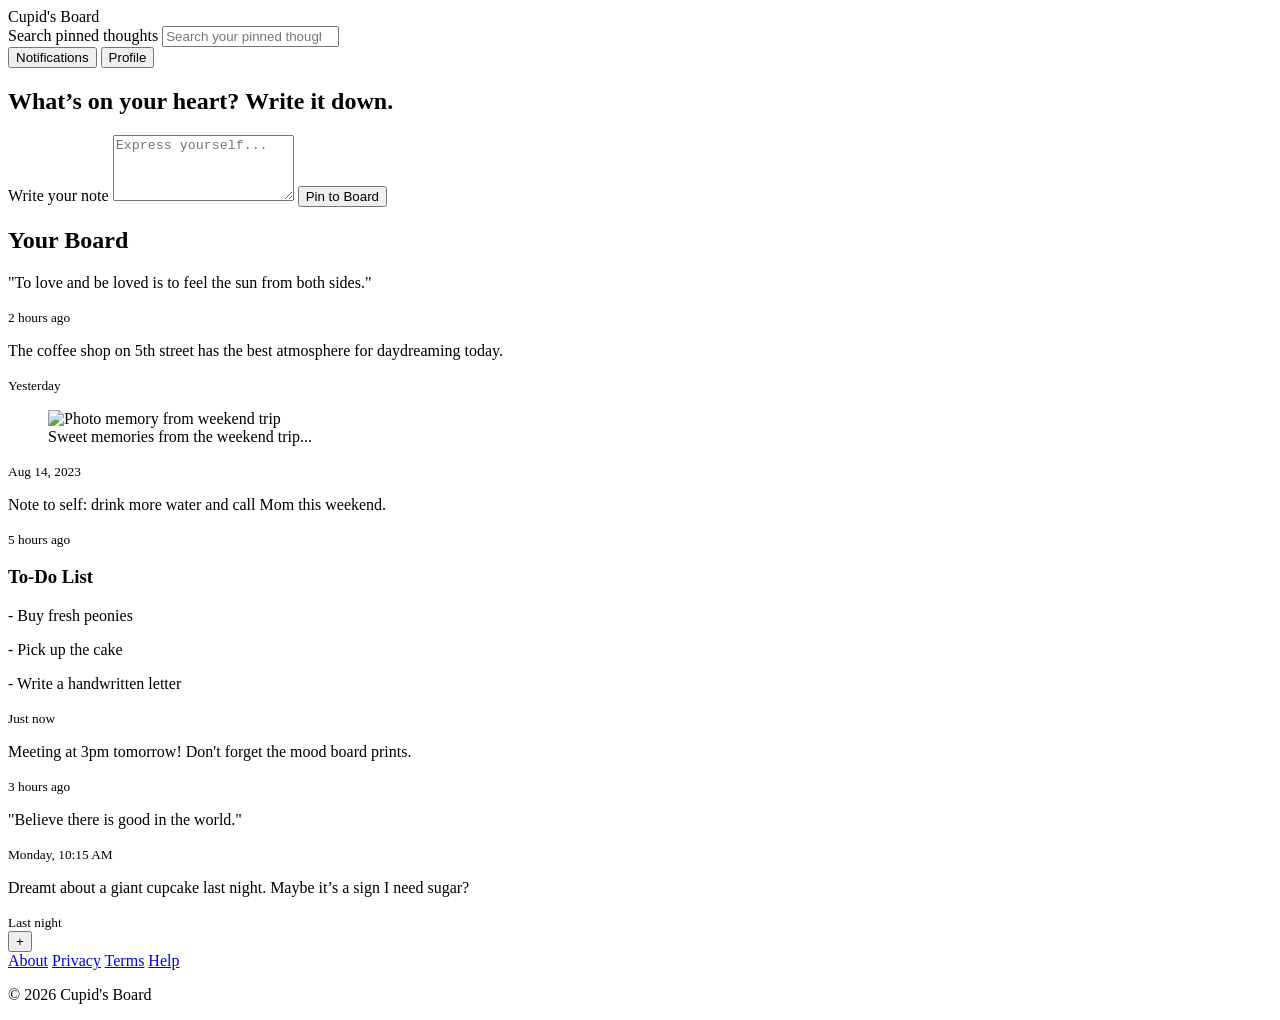
==== board.html @ 7e061960 "main dashboard for adding notes" ====
<!DOCTYPE html>
<html lang="en">
<head>
  <meta charset="UTF-8">
  <meta name="viewport" content="width=device-width, initial-scale=1.0">
  <title>Cupid's Board | Love board</title>

  <!-- Google Fonts -->
  <link href="https://fonts.googleapis.com/css2?family=Caveat:wght@600&family=Shadows+Into+Light&display=swap" rel="stylesheet">

  <!-- Main Stylesheet -->
  <!--<link rel="stylesheet" href="style.css"> -->
</head>

<body>

  <!-- Header / Navigation -->
  <header>
    <nav class="navbar container" aria-label="Main navigation">
      
      <div class="nav-logo">
        Cupid's Board
      </div>

      <div class="search-bar">
        <label for="search" class="visually-hidden">Search pinned thoughts</label>
        <input 
          type="search" 
          id="search" 
          name="search" 
          placeholder="Search your pinned thoughts..." 
          aria-label="Search your pinned thoughts"
        >
      </div>

      <div class="nav-actions flex">
        <button class="btn btn-outline" aria-label="Notifications">
          Notifications
        </button>
        <button class="btn btn-primary">
          Profile
        </button>
      </div>

    </nav>
  </header>


  <!-- Main Content -->
  <main>

    <!-- Create Note Section -->
    <section class="board-section container" aria-labelledby="create-note-heading">
      
      <h1 id="create-note-heading">What’s on your heart? Write it down.</h1>

      <article class="note-card" aria-label="Create a new note">
        
        <form class="flex" action="#" method="post">
          
          <label for="new-note" class="visually-hidden">Write your note</label>
          
          <textarea 
            id="new-note" 
            name="note" 
            rows="4" 
            placeholder="Express yourself..."
          ></textarea>

          <button type="submit" class="btn btn-primary">
            Pin to Board
          </button>

        </form>

      </article>

    </section>


    <!-- Board Notes Section -->
    <section class="board-section container" aria-labelledby="board-heading">
      
      <h2 id="board-heading">Your Board</h2>

      <div class="board-grid">

        <!-- Note 1 -->
        <article class="note-card pink">
          <p>"To love and be loved is to feel the sun from both sides."</p>
          <footer>
            <small>2 hours ago</small>
          </footer>
        </article>

        <!-- Note 2 -->
        <article class="note-card green">
          <p>The coffee shop on 5th street has the best atmosphere for daydreaming today.</p>
          <footer>
            <small>Yesterday</small>
          </footer>
        </article>

        <!-- Note 3 -->
        <article class="note-card soft">
          <figure>
            <img src="images/memory.jpg" alt="Photo memory from weekend trip">
            <figcaption>Sweet memories from the weekend trip...</figcaption>
          </figure>
          <footer>
            <small>Aug 14, 2023</small>
          </footer>
        </article>

        <!-- Note 4 -->
        <article class="note-card pink">
          <p>Note to self: drink more water and call Mom this weekend.</p>
          <footer>
            <small>5 hours ago</small>
          </footer>
        </article>

        <!-- Note 5 -->
        <article class="note-card">
          <h3>To-Do List</h3>
          <p>- Buy fresh peonies</p>
          <p>- Pick up the cake</p>
          <p>- Write a handwritten letter</p>
          <footer>
            <small>Just now</small>
          </footer>
        </article>

        <!-- Note 6 -->
        <article class="note-card soft">
          <p>Meeting at 3pm tomorrow! Don't forget the mood board prints.</p>
          <footer>
            <small>3 hours ago</small>
          </footer>
        </article>

        <!-- Note 7 -->
        <article class="note-card">
          <p>"Believe there is good in the world."</p>
          <footer>
            <small>Monday, 10:15 AM</small>
          </footer>
        </article>

        <!-- Note 8 -->
        <article class="note-card green">
          <p>Dreamt about a giant cupcake last night. Maybe it’s a sign I need sugar?</p>
          <footer>
            <small>Last night</small>
          </footer>
        </article>

      </div>

    </section>

  </main>


  <!-- Floating Action Button -->
  <aside class="fab-container">
    <button class="btn btn-accent" aria-label="Add new note">
      +
    </button>
  </aside>


  <!-- Footer -->
  <footer class="container">
    <nav aria-label="Footer navigation">
      <a href="#">About</a>
      <a href="#">Privacy</a>
      <a href="#">Terms</a>
      <a href="#">Help</a>
    </nav>
    <p>&copy; 2026 Cupid's Board</p>
  </footer>

</body>
</html>
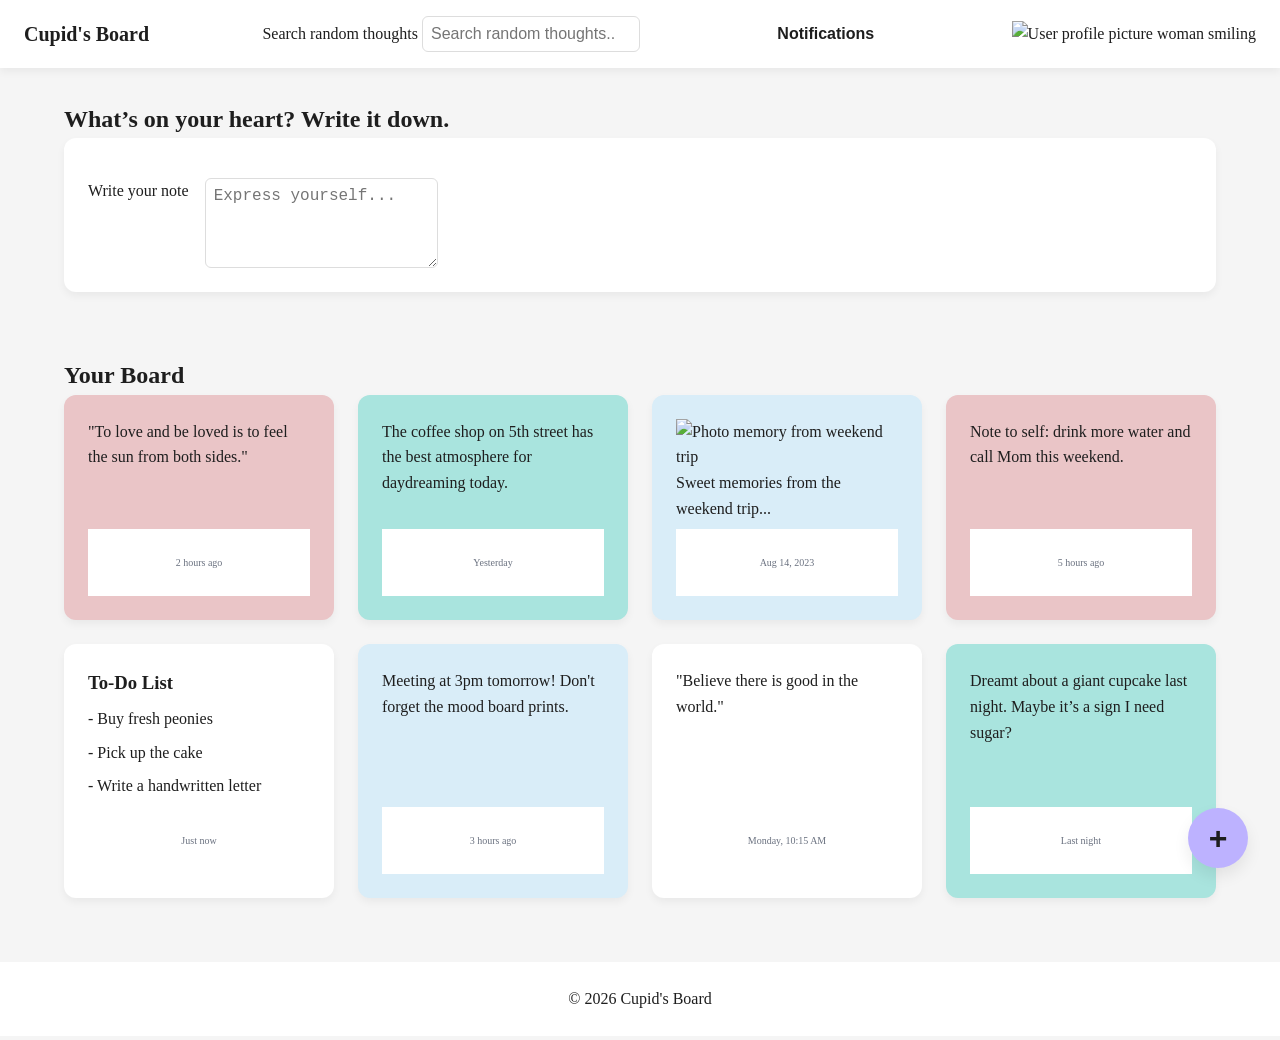
==== commit 50828057: "Rework html page structure and add styling" ====
--- a/board.html
+++ b/board.html
@@ -9,40 +9,42 @@
   <link href="https://fonts.googleapis.com/css2?family=Caveat:wght@600&family=Shadows+Into+Light&display=swap" rel="stylesheet">
 
   <!-- Main Stylesheet -->
-  <!--<link rel="stylesheet" href="style.css"> -->
+  <link rel="stylesheet" href="style.css">
 </head>
 
 <body>
 
   <!-- Header / Navigation -->
   <header>
-    <nav class="navbar container" aria-label="Main navigation">
-      
-      <div class="nav-logo">
-        Cupid's Board
-      </div>
+    <!-- Navigation -->
+    <nav>
+        <div class="nav-logo">
+            <a href="feed.html">Cupid's Board</a>
+        </div>
 
-      <div class="search-bar">
-        <label for="search" class="visually-hidden">Search pinned thoughts</label>
-        <input 
-          type="search" 
-          id="search" 
-          name="search" 
-          placeholder="Search your pinned thoughts..." 
-          aria-label="Search your pinned thoughts"
-        >
-      </div>
+        <div class="search-bar">
+            <label for="search" class="visually-hidden">Search random thoughts</label>
+            <input 
+            type="search" 
+            id="search" 
+            name="search" 
+            placeholder="Search random thoughts..." 
+            aria-label="Search random thoughts"
+            >
+        </div>
 
-      <div class="nav-actions flex">
-        <button class="btn btn-outline" aria-label="Notifications">
-          Notifications
-        </button>
-        <button class="btn btn-primary">
-          Profile
-        </button>
-      </div>
+        <div>
+            <button class="btn btn-outline" aria-label="Notifications">
+            Notifications
+            </button>
+        </div>
 
-    </nav>
+        <div>
+            <img 
+                src="https://lh3.googleusercontent.com/aida-public/[base64]"
+                alt="User profile picture woman smiling">
+        </div>
+     </nav>
   </header>
 
 
@@ -171,15 +173,9 @@
 
 
   <!-- Footer -->
-  <footer class="container">
-    <nav aria-label="Footer navigation">
-      <a href="#">About</a>
-      <a href="#">Privacy</a>
-      <a href="#">Terms</a>
-      <a href="#">Help</a>
-    </nav>
-    <p>&copy; 2026 Cupid's Board</p>
-  </footer>
+ <footer> 
+    <p>© 2026 Cupid's Board</p> 
+</footer>
 
 </body>
 </html>
--- a/style.css
+++ b/style.css
@@ -0,0 +1,353 @@
+:root {
+    /* Primary */
+    --color-red: #F20D0D;
+    --color-primary: var(--color-red)
+    --color-button-primary: var(var(--color-red))
+
+    /* Neutrals */
+    --color-cork: #F8DFC1;
+    --color-paper-white: #F5F5F5;
+
+    /* Pastels */
+    --color-pastel-pink: #EAC5C7;
+    --color-pastel-mint: #A9E4DE;
+    --color-pastel-blue: #D9EDF8;
+    --color-pastel-purple: #BDB2FF;
+
+    /* Text */
+    --color-text-dark: #1E1E1E;
+    --color-text-muted: #6B7280;
+    --color-text-highlight: var(--color-red)
+
+    /* Fonts */
+    --font-sans: 'Plus Jakarta Sans', sans-serif;
+    --font-handwriting: 'Kalam', cursive;
+
+    /* Font Sizing */
+    --fs-xs: 0.75rem;
+    --fs-sm: 0.875rem;
+    --fs-base: 1rem;
+    --fs-lg: 1.25rem;
+    --fs-xl: 2rem;
+    --fs-2xl: 3rem;
+
+    /* Spacing */
+    --space-xs: 0.25rem;  
+    --space-sm: 0.5rem;  
+    --space-md: 1rem;     
+    --space-lg: 1.5rem;  
+    --space-xl: 2rem; 
+
+    /* Shapes and Depth */
+    --radius-sm: 6px;
+    --radius-md: 12px;
+    --radius-lg: 20px;
+
+    /* Shadows */
+    --shadow-sm: 0 4px 8px rgba(0,0,0,0.05);
+    --shadow-md: 0 8px 16px rgba(0,0,0,0.08);
+    --shadow-lg: 0 12px 24px rgba(0,0,0,0.12);
+}
+
+/* ================================
+   RESET
+================================ */
+*,
+*::before,
+*::after {
+    box-sizing: border-box;
+    margin: 0;
+    padding: 0;
+}
+
+img {
+    max-width: 100%;
+    display: block;
+}
+
+body {
+    font-family: var(--font-sans);
+    background-color: var(--color-paper-white);
+    color: var(--color-text-dark);
+    line-height: 1.6;
+}
+
+/* ================================
+   LAYOUT UTILITIES
+================================ */
+
+.container {
+    width: 90%;
+    max-width: 1200px;
+    margin: 0 auto;
+}
+
+.flex {
+    display: flex;
+    gap: var(--space-md);
+}
+
+.grid {
+    display: grid;
+    gap: var(--space-lg);
+}
+
+/* ================================
+   NAVIGATION
+================================ */
+
+nav {
+    display: flex;
+    justify-content: space-between;
+    align-items: center;
+    padding: var(--space-md) var(--space-lg);
+    background: white;
+    box-shadow: var(--shadow-sm);
+}
+
+nav a {
+    text-decoration: none;
+    color: var(--color-text-dark);
+    font-weight: 600;
+}
+
+nav a:hover {
+    color: var(--color-primary);
+}
+
+.nav-logo a {
+    font-size: var(--fs-lg);
+    font-family: var(--font-handwriting);
+}
+
+/* ================================
+   HERO SECTION (INDEX)
+================================ */
+
+.hero {
+    display: grid;
+    grid-template-columns: 1fr 1fr;
+    align-items: center;
+    gap: var(--space-xl);
+    padding: var(--space-xl);
+}
+
+.hero-content h1 {
+    font-size: var(--fs-2xl);
+    margin-bottom: var(--space-md);
+}
+
+.hero-content p {
+    margin-bottom: var(--space-lg);
+    color: var(--color-text-muted);
+}
+
+.hero-buttons {
+    display: flex;
+    gap: var(--space-md);
+}
+
+/* ================================
+   FEATURES SECTION
+================================ */
+
+#features {
+    padding: var(--space-xl);
+    display: grid;
+    gap: var(--space-lg);
+}
+
+#features article {
+    background: white;
+    padding: var(--space-lg);
+    border-radius: var(--radius-md);
+    box-shadow: var(--shadow-sm);
+}
+
+/* ================================
+   CTA SECTION
+================================ */
+
+.cta {
+    background: var(--color-pastel-pink);
+    padding: var(--space-xl);
+    text-align: center;
+    display: grid;
+    gap: var(--space-md);
+}
+
+.cta-buttons {
+    display: flex;
+    justify-content: center;
+    gap: var(--space-md);
+}
+
+/* ================================
+   FORMS (LOGIN + SIGNUP)
+================================ */
+
+form {
+    display: grid;
+    gap: var(--space-md);
+    margin-top: var(--space-md);
+}
+
+fieldset {
+    border: none;
+    display: grid;
+    gap: var(--space-sm);
+}
+
+input,
+textarea {
+    padding: var(--space-sm);
+    border-radius: var(--radius-sm);
+    border: 1px solid #ddd;
+    font-size: var(--fs-base);
+}
+
+input:focus,
+textarea:focus {
+    outline: 2px solid var(--color-primary);
+}
+
+/* ================================
+   BUTTON SYSTEM (GLOBAL)
+================================ */
+
+.btn {
+    padding: var(--space-sm) var(--space-lg);
+    border-radius: var(--radius-md);
+    font-size: var(--fs-base);
+    font-weight: 600;
+    border: none;
+    cursor: pointer;
+    text-decoration: none;
+    display: inline-block;
+    transition: 0.3s ease;
+}
+
+.btn-primary {
+    background: var(--color-primary);
+    color: white;
+}
+
+.btn-primary:hover {
+    opacity: 0.9;
+}
+
+.btn-outline {
+    background: transparent;
+    border: 2px solid var(--color-primary);
+    color: var(--color-primary);
+}
+
+.btn-outline:hover {
+    background: var(--color-primary);
+    color: white;
+}
+
+.btn-accent {
+    background: var(--color-pastel-purple);
+    color: var(--color-text-dark);
+}
+
+/* ================================
+   BOARD PAGE
+================================ */
+
+.board-section {
+    padding: var(--space-xl) 0;
+}
+
+.board-grid {
+    display: grid;
+    grid-template-columns: repeat(auto-fit, minmax(250px, 1fr));
+    gap: var(--space-lg);
+}
+
+.note-card {
+    background: white;
+    padding: var(--space-lg);
+    border-radius: var(--radius-md);
+    box-shadow: var(--shadow-sm);
+    display: flex;
+    flex-direction: column;
+    gap: var(--space-sm);
+}
+
+.note-card.pink {
+    background: var(--color-pastel-pink);
+}
+
+.note-card.green {
+    background: var(--color-pastel-mint);
+}
+
+.note-card.soft {
+    background: var(--color-pastel-blue);
+}
+
+.note-card footer {
+    margin-top: auto;
+    font-size: var(--fs-xs);
+    color: var(--color-text-muted);
+}
+
+/* ================================
+   FLOATING BUTTON
+================================ */
+
+.fab-container {
+    position: fixed;
+    bottom: var(--space-xl);
+    right: var(--space-xl);
+}
+
+.fab-container .btn {
+    border-radius: 50%;
+    width: 60px;
+    height: 60px;
+    font-size: var(--fs-xl);
+    display: flex;
+    justify-content: center;
+    align-items: center;
+    box-shadow: var(--shadow-md);
+}
+
+/* ================================
+   FOOTER
+================================ */
+
+footer {
+    padding: var(--space-lg);
+    text-align: center;
+    background: white;
+    margin-top: var(--space-xl);
+}
+
+/* ================================
+   RESPONSIVE
+================================ */
+
+@media (max-width: 900px) {
+
+    .hero {
+        grid-template-columns: 1fr;
+        text-align: center;
+    }
+
+    .hero-buttons {
+        justify-content: center;
+        flex-wrap: wrap;
+    }
+
+    nav {
+        flex-wrap: wrap;
+        gap: var(--space-sm);
+    }
+
+    .cta-buttons {
+        flex-direction: column;
+    }
+}
